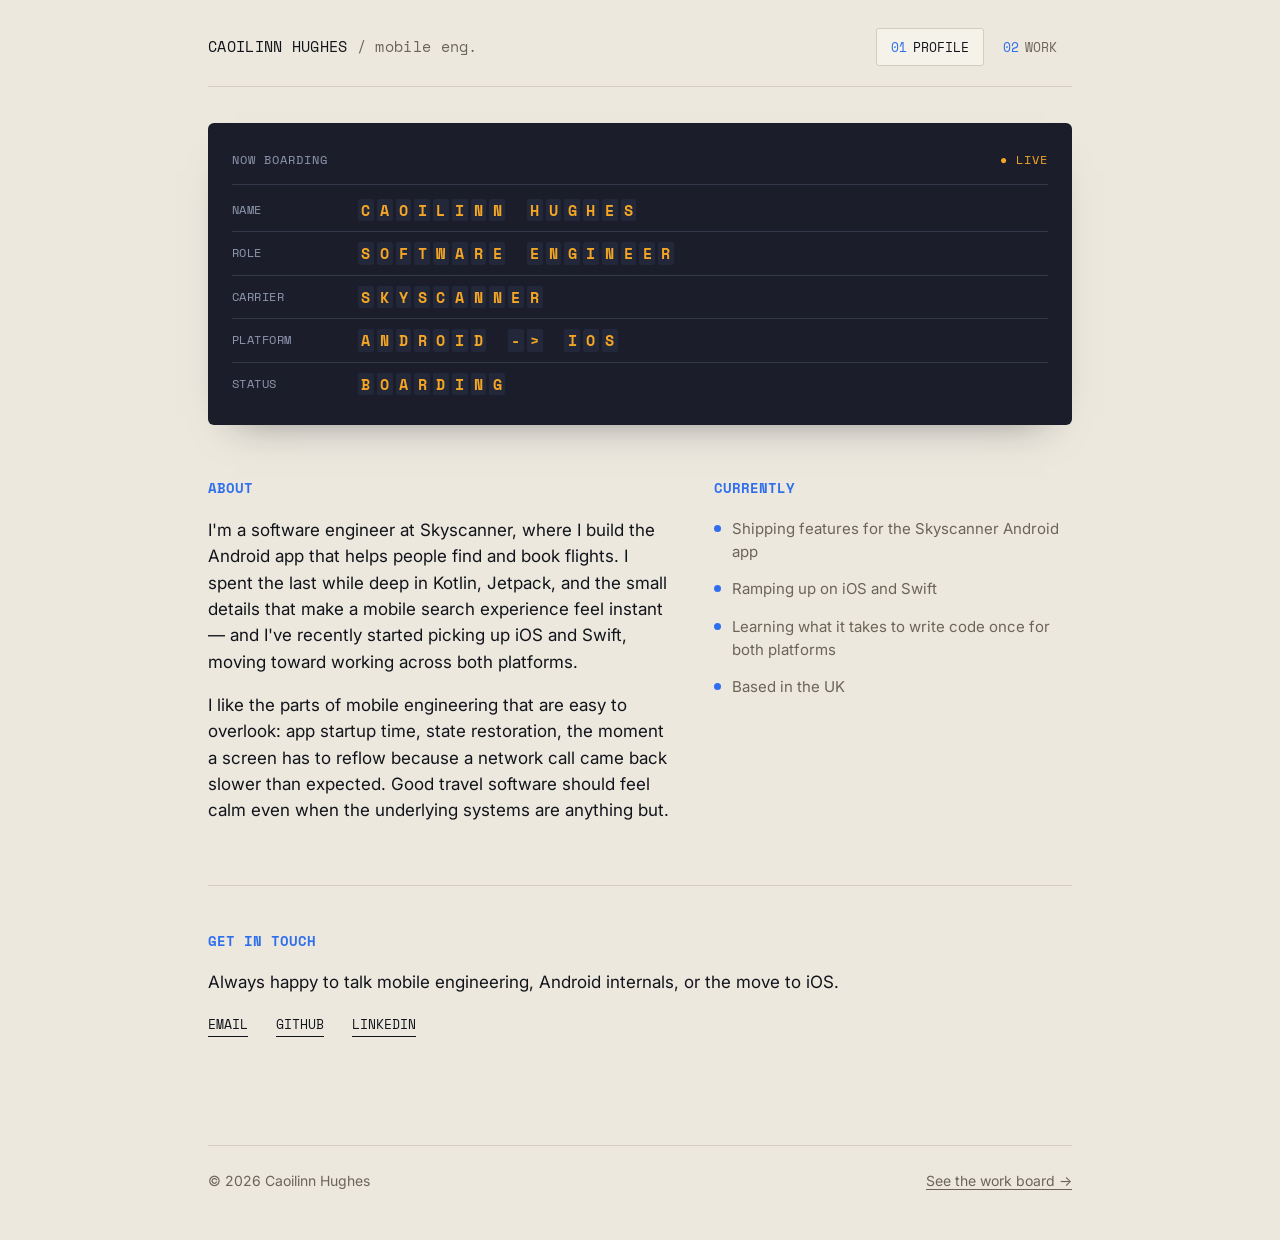
==== index.html @ 9b948edd "first pages" ====
<!DOCTYPE html>
<html lang="en">
<head>
<meta charset="UTF-8">
<meta name="viewport" content="width=device-width, initial-scale=1.0">
<title>Caoilinn Hughes — Software Engineer</title>
<meta name="description" content="Caoilinn Hughes, software engineer at Skyscanner working on Android and iOS.">
<link rel="preconnect" href="https://fonts.googleapis.com">
<link rel="preconnect" href="https://fonts.gstatic.com" crossorigin>
<link href="https://fonts.googleapis.com/css2?family=Inter:wght@400;500;600;700&family=Space+Mono:wght@400;700&display=swap" rel="stylesheet">
<link rel="stylesheet" href="styles.css">
</head>
<body>

<div class="shell">
  <header class="topbar">
    <a class="mark" href="index.html">CAOILINN HUGHES<span> / mobile eng.</span></a>
    <nav aria-label="Primary">
      <ul class="gates">
        <li><a href="index.html" aria-current="page"><span class="gate-no">01</span>PROFILE</a></li>
        <li><a href="work.html"><span class="gate-no">02</span>WORK</a></li>
      </ul>
    </nav>
  </header>

  <main>
    <div class="board" role="img" aria-label="Departure board: Caoilinn Hughes, Software Engineer, Skyscanner, Android to iOS, status boarding">
      <div class="board-head">
        <span>NOW BOARDING</span>
        <span class="blink">● LIVE</span>
      </div>
      <div class="flap-row">
        <span class="flap-label">NAME</span>
        <span class="flap-value" data-flap="CAOILINN HUGHES"></span>
      </div>
      <div class="flap-row">
        <span class="flap-label">ROLE</span>
        <span class="flap-value" data-flap="SOFTWARE ENGINEER"></span>
      </div>
      <div class="flap-row">
        <span class="flap-label">CARRIER</span>
        <span class="flap-value" data-flap="SKYSCANNER"></span>
      </div>
      <div class="flap-row">
        <span class="flap-label">PLATFORM</span>
        <span class="flap-value" data-flap="ANDROID -&gt; IOS"></span>
      </div>
      <div class="flap-row">
        <span class="flap-label">STATUS</span>
        <span class="flap-value" data-flap="BOARDING"></span>
      </div>
    </div>

    <section class="block two-col">
      <div>
        <h2>ABOUT</h2>
        <p>
          I'm a software engineer at Skyscanner, where I build the Android app
          that helps people find and book flights. I spent the last while deep
          in Kotlin, Jetpack, and the small details that make a mobile search
          experience feel instant — and I've recently started picking up iOS
          and Swift, moving toward working across both platforms.
        </p>
        <p>
          I like the parts of mobile engineering that are easy to overlook:
          app startup time, state restoration, the moment a screen has to
          reflow because a network call came back slower than expected. Good
          travel software should feel calm even when the underlying systems
          are anything but.
        </p>
      </div>
      <div>
        <h2>CURRENTLY</h2>
        <ul class="now-list">
          <li>Shipping features for the Skyscanner Android app</li>
          <li>Ramping up on iOS and Swift</li>
          <li>Learning what it takes to write code once for both platforms</li>
          <li>Based in the UK</li>
        </ul>
      </div>
    </section>

    <section class="block">
      <h2>GET IN TOUCH</h2>
      <p style="margin-bottom: 18px;">Always happy to talk mobile engineering, Android internals, or the move to iOS.</p>
      <div class="contact-strip">
        <a href="mailto:caoilinn.hughes@example.com">EMAIL</a>
        <a href="https://github.com/" target="_blank" rel="noopener">GITHUB</a>
        <a href="https://www.linkedin.com/" target="_blank" rel="noopener">LINKEDIN</a>
      </div>
    </section>
  </main>

  <footer class="sitefoot">
    <span>© 2026 Caoilinn Hughes</span>
    <a href="work.html">See the work board →</a>
  </footer>
</div>

<script src="script.js"></script>
</body>
</html>
---- styles.css ----
/* ============================================================
   Caoilinn Hughes — profile site
   Design concept: an airport departures board.
   Software that ships to a gate, a platform, a destination —
   fitting language for a mobile engineer moving Android → iOS.
   ============================================================ */

:root {
  --ink: #12141c;
  --paper: #ece8de;
  --paper-raised: #f5f2ea;
  --board: #1b1e2a;
  --board-line: #33384a;
  --flap-amber: #f5a623;
  --signal-blue: #2f6fed;
  --line: #d3cdbd;
  --muted: #6b6558;
  --muted-on-board: #9098b0;

  --font-board: "Space Mono", "JetBrains Mono", ui-monospace, monospace;
  --font-body: "Inter", "Helvetica Neue", Arial, sans-serif;

  --measure: 62ch;
}

* { box-sizing: border-box; }

html { scroll-behavior: smooth; }

@media (prefers-reduced-motion: reduce) {
  html { scroll-behavior: auto; }
  * { animation-duration: 0.001ms !important; animation-iteration-count: 1 !important; transition-duration: 0.001ms !important; }
}

body {
  margin: 0;
  background: var(--paper);
  color: var(--ink);
  font-family: var(--font-body);
  font-size: 17px;
  line-height: 1.55;
  -webkit-font-smoothing: antialiased;
}

a { color: inherit; }

img { max-width: 100%; }

::selection { background: var(--flap-amber); color: var(--ink); }

:focus-visible {
  outline: 2px solid var(--signal-blue);
  outline-offset: 3px;
  border-radius: 2px;
}

/* ---------- shell / nav ---------- */

.shell {
  max-width: 920px;
  margin: 0 auto;
  padding: 0 28px;
}

.topbar {
  display: flex;
  align-items: center;
  justify-content: space-between;
  padding: 28px 0 20px;
  border-bottom: 1px solid var(--line);
}

.mark {
  font-family: var(--font-board);
  font-size: 15px;
  letter-spacing: 0.02em;
  text-decoration: none;
  color: var(--ink);
}

.mark span { color: var(--muted); }

.gates {
  display: flex;
  gap: 4px;
  list-style: none;
  margin: 0;
  padding: 0;
}

.gates a {
  display: block;
  font-family: var(--font-board);
  font-size: 13px;
  text-decoration: none;
  padding: 8px 14px;
  border-radius: 3px;
  color: var(--muted);
  border: 1px solid transparent;
}

.gates a:hover { color: var(--ink); }

.gates a[aria-current="page"] {
  color: var(--ink);
  border-color: var(--line);
  background: var(--paper-raised);
}

.gates .gate-no { color: var(--signal-blue); margin-right: 6px; }

footer.sitefoot {
  border-top: 1px solid var(--line);
  margin-top: 64px;
  padding: 24px 0 48px;
  color: var(--muted);
  font-size: 14px;
  display: flex;
  justify-content: space-between;
  flex-wrap: wrap;
  gap: 8px;
}

footer.sitefoot a { text-decoration: underline; text-underline-offset: 3px; }

/* ---------- departure board ---------- */

.board {
  background: var(--board);
  border-radius: 6px;
  padding: 28px 24px 20px;
  margin: 36px 0 8px;
  box-shadow: 0 1px 0 rgba(0,0,0,0.06) inset, 0 20px 40px -28px rgba(18,20,28,0.55);
}

.board-head {
  display: flex;
  justify-content: space-between;
  align-items: baseline;
  font-family: var(--font-board);
  color: var(--muted-on-board);
  font-size: 12px;
  letter-spacing: 0.08em;
  padding-bottom: 14px;
  border-bottom: 1px solid var(--board-line);
  margin-bottom: 4px;
}

.board-head .blink {
  color: var(--flap-amber);
  animation: blink 1.6s steps(1) infinite;
}

@keyframes blink { 50% { opacity: 0.25; } }

.flap-row {
  display: grid;
  grid-template-columns: 108px 1fr;
  align-items: center;
  gap: 18px;
  padding: 10px 0;
  border-bottom: 1px solid var(--board-line);
}

.flap-row:last-child { border-bottom: none; }

.flap-label {
  font-family: var(--font-board);
  font-size: 12px;
  color: var(--muted-on-board);
  letter-spacing: 0.04em;
}

.flap-value {
  display: flex;
  flex-wrap: wrap;
  gap: 3px;
}

.flap {
  font-family: var(--font-board);
  font-weight: 700;
  font-size: 15px;
  color: var(--flap-amber);
  background: #23273a;
  border-radius: 2px;
  min-width: 1.05em;
  text-align: center;
  padding: 3px 2px;
  line-height: 1.1;
}

.flap.is-space { background: transparent; }

@media (max-width: 620px) {
  .board { padding: 22px 16px 16px; }
  .flap-row { grid-template-columns: 1fr; gap: 4px; }
  .flap { font-size: 13px; }
}

/* ---------- prose sections ---------- */

section.block {
  padding: 44px 0;
  border-bottom: 1px solid var(--line);
}

section.block:last-of-type { border-bottom: none; }

.block h2 {
  font-family: var(--font-board);
  font-size: 14px;
  font-weight: 700;
  color: var(--signal-blue);
  margin: 0 0 18px;
}

.block p, .block li {
  max-width: var(--measure);
  color: var(--ink);
}

.block p + p { margin-top: 14px; }

.two-col {
  display: grid;
  grid-template-columns: 1.3fr 1fr;
  gap: 40px;
}

@media (max-width: 700px) {
  .two-col { grid-template-columns: 1fr; gap: 28px; }
}

.now-list {
  list-style: none;
  margin: 0;
  padding: 0;
  display: flex;
  flex-direction: column;
  gap: 14px;
}

.now-list li {
  padding-left: 18px;
  position: relative;
  font-size: 15px;
  color: var(--muted);
}

.now-list li::before {
  content: "";
  position: absolute;
  left: 0;
  top: 8px;
  width: 7px;
  height: 7px;
  background: var(--signal-blue);
  border-radius: 50%;
}

.contact-strip {
  display: flex;
  flex-wrap: wrap;
  gap: 12px 28px;
}

.contact-strip a {
  font-family: var(--font-board);
  font-size: 13px;
  text-decoration: none;
  padding-bottom: 2px;
  border-bottom: 1px solid var(--ink);
}

.contact-strip a:hover { border-color: var(--signal-blue); color: var(--signal-blue); }

/* ---------- schedule (work page) ---------- */

.schedule {
  border-top: 1px solid var(--line);
  margin-top: 8px;
}

.schedule-row {
  display: grid;
  grid-template-columns: 90px 1fr 150px 130px;
  gap: 16px;
  align-items: start;
  padding: 22px 0;
  border-bottom: 1px solid var(--line);
}

.schedule-row .gate {
  font-family: var(--font-board);
  font-size: 13px;
  color: var(--signal-blue);
}

.schedule-row .dest h3 {
  margin: 0 0 6px;
  font-size: 17px;
  font-weight: 600;
}

.schedule-row .dest p {
  margin: 0;
  color: var(--muted);
  font-size: 15px;
  max-width: 52ch;
}

.schedule-row .when {
  font-family: var(--font-board);
  font-size: 13px;
  color: var(--muted);
}

.status-pill {
  font-family: var(--font-board);
  font-size: 12px;
  letter-spacing: 0.03em;
  padding: 4px 10px;
  border-radius: 20px;
  justify-self: start;
  white-space: nowrap;
}

.status-pill.active {
  background: rgba(47,111,237,0.12);
  color: var(--signal-blue);
}

.status-pill.landed {
  background: rgba(107,101,88,0.12);
  color: var(--muted);
}

@media (max-width: 720px) {
  .schedule-row {
    grid-template-columns: 1fr;
    gap: 6px;
  }
  .schedule-row .gate { order: -1; }
}

.page-intro {
  padding-top: 36px;
}

.page-intro h1 {
  font-family: var(--font-board);
  font-size: 22px;
  margin: 0 0 10px;
}

.page-intro p {
  max-width: var(--measure);
  color: var(--muted);
}
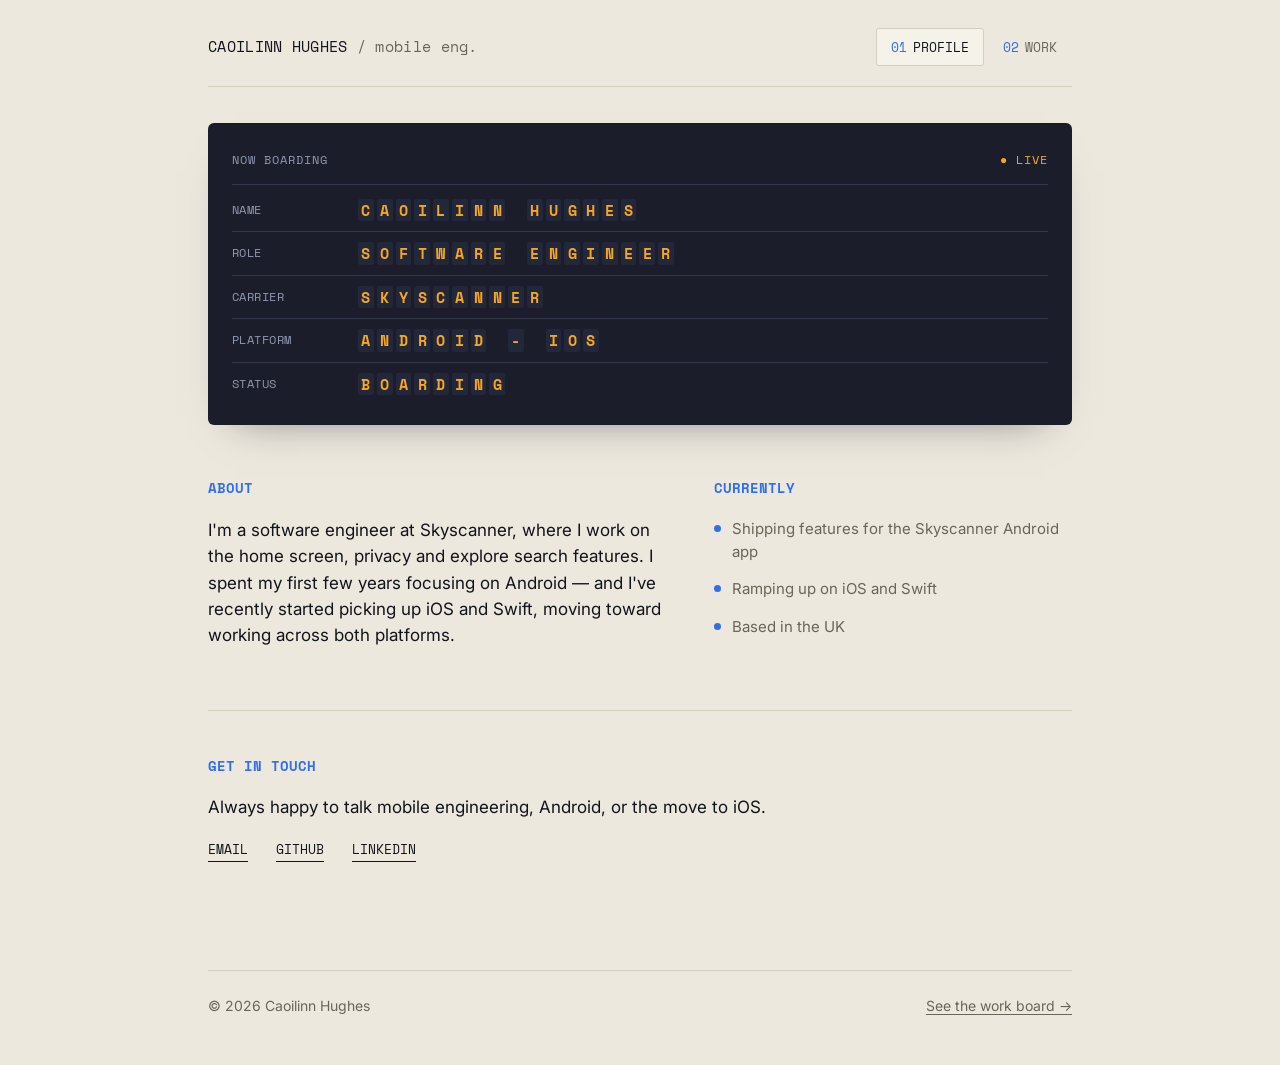
==== commit 41420b85: "Small changes to main page" ====
--- a/index.html
+++ b/index.html
@@ -43,7 +43,7 @@
       </div>
       <div class="flap-row">
         <span class="flap-label">PLATFORM</span>
-        <span class="flap-value" data-flap="ANDROID -&gt; IOS"></span>
+        <span class="flap-value" data-flap="ANDROID - IOS"></span>
       </div>
       <div class="flap-row">
         <span class="flap-label">STATUS</span>
@@ -55,18 +55,8 @@
       <div>
         <h2>ABOUT</h2>
         <p>
-          I'm a software engineer at Skyscanner, where I build the Android app
-          that helps people find and book flights. I spent the last while deep
-          in Kotlin, Jetpack, and the small details that make a mobile search
-          experience feel instant — and I've recently started picking up iOS
+          I'm a software engineer at Skyscanner, where I work on the home screen, privacy and explore search features. I spent my first few years focusing on Android — and I've recently started picking up iOS
           and Swift, moving toward working across both platforms.
-        </p>
-        <p>
-          I like the parts of mobile engineering that are easy to overlook:
-          app startup time, state restoration, the moment a screen has to
-          reflow because a network call came back slower than expected. Good
-          travel software should feel calm even when the underlying systems
-          are anything but.
         </p>
       </div>
       <div>
@@ -74,7 +64,6 @@
         <ul class="now-list">
           <li>Shipping features for the Skyscanner Android app</li>
           <li>Ramping up on iOS and Swift</li>
-          <li>Learning what it takes to write code once for both platforms</li>
           <li>Based in the UK</li>
         </ul>
       </div>
@@ -82,11 +71,11 @@
 
     <section class="block">
       <h2>GET IN TOUCH</h2>
-      <p style="margin-bottom: 18px;">Always happy to talk mobile engineering, Android internals, or the move to iOS.</p>
+      <p style="margin-bottom: 18px;">Always happy to talk mobile engineering, Android, or the move to iOS.</p>
       <div class="contact-strip">
-        <a href="mailto:caoilinn.hughes@example.com">EMAIL</a>
-        <a href="https://github.com/" target="_blank" rel="noopener">GITHUB</a>
-        <a href="https://www.linkedin.com/" target="_blank" rel="noopener">LINKEDIN</a>
+        <a href="mailto:caoilinn.hughes@eoutlook.com">EMAIL</a>
+        <a href="https://github.com/Caoilinn" target="_blank" rel="noopener">GITHUB</a>
+        <a href="https://www.linkedin.com/in/caoilinn-hughes/" target="_blank" rel="noopener">LINKEDIN</a>
       </div>
     </section>
   </main>
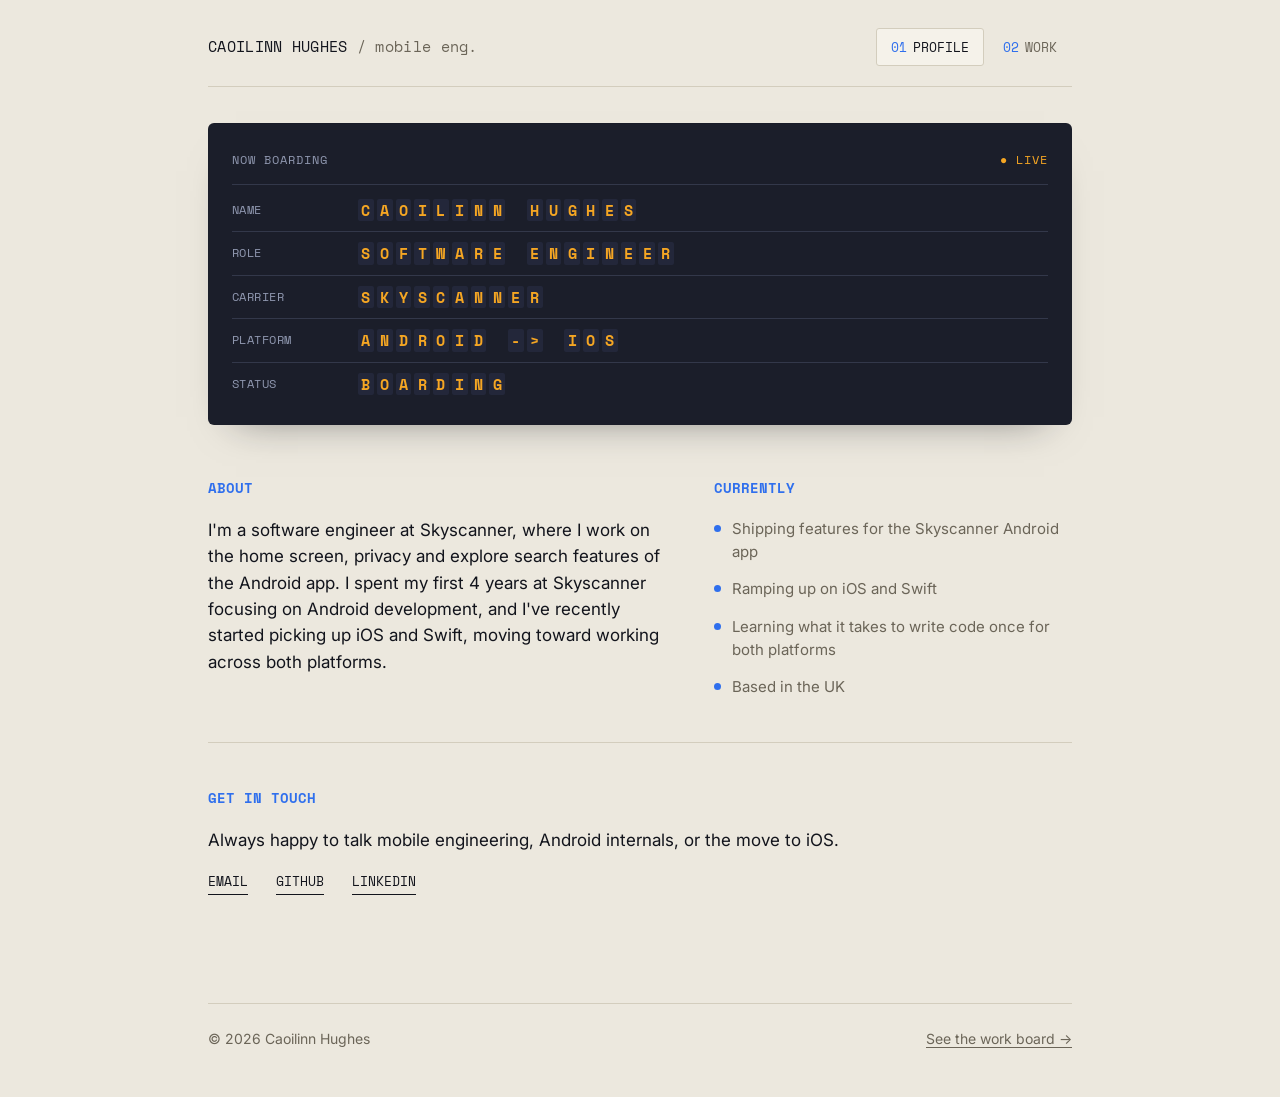
==== commit 4a5e5603: "Updated index" ====
--- a/index.html
+++ b/index.html
@@ -43,7 +43,7 @@
       </div>
       <div class="flap-row">
         <span class="flap-label">PLATFORM</span>
-        <span class="flap-value" data-flap="ANDROID - IOS"></span>
+        <span class="flap-value" data-flap="ANDROID -&gt; IOS"></span>
       </div>
       <div class="flap-row">
         <span class="flap-label">STATUS</span>
@@ -55,7 +55,7 @@
       <div>
         <h2>ABOUT</h2>
         <p>
-          I'm a software engineer at Skyscanner, where I work on the home screen, privacy and explore search features. I spent my first few years focusing on Android — and I've recently started picking up iOS
+          I'm a software engineer at Skyscanner, where I work on the home screen, privacy and explore search features of the Android app. I spent my first 4 years at Skyscanner focusing on Android development, and I've recently started picking up iOS
           and Swift, moving toward working across both platforms.
         </p>
       </div>
@@ -64,6 +64,7 @@
         <ul class="now-list">
           <li>Shipping features for the Skyscanner Android app</li>
           <li>Ramping up on iOS and Swift</li>
+          <li>Learning what it takes to write code once for both platforms</li>
           <li>Based in the UK</li>
         </ul>
       </div>
@@ -71,11 +72,11 @@
 
     <section class="block">
       <h2>GET IN TOUCH</h2>
-      <p style="margin-bottom: 18px;">Always happy to talk mobile engineering, Android, or the move to iOS.</p>
+      <p style="margin-bottom: 18px;">Always happy to talk mobile engineering, Android internals, or the move to iOS.</p>
       <div class="contact-strip">
-        <a href="mailto:caoilinn.hughes@eoutlook.com">EMAIL</a>
+        <a href="mailto:caoilinn.hughes@outlook.com">EMAIL</a>
         <a href="https://github.com/Caoilinn" target="_blank" rel="noopener">GITHUB</a>
-        <a href="https://www.linkedin.com/in/caoilinn-hughes/" target="_blank" rel="noopener">LINKEDIN</a>
+        <a href="https://www.linkedin.com/caoilinn-hughes" target="_blank" rel="noopener">LINKEDIN</a>
       </div>
     </section>
   </main>
--- a/styles.css
+++ b/styles.css
@@ -310,6 +310,29 @@
   max-width: 52ch;
 }
 
+.schedule-row .dest ul {
+  margin: 8px 0 0;
+  padding-left: 18px;
+  max-width: 54ch;
+  color: var(--muted);
+  font-size: 14.5px;
+}
+
+.schedule-row .dest ul li { margin-bottom: 5px; }
+
+.skill-group + .skill-group { margin-top: 16px; }
+
+.skill-group h3 {
+  font-family: var(--font-board);
+  font-size: 12px;
+  letter-spacing: 0.04em;
+  color: var(--muted);
+  margin: 0 0 6px;
+  font-weight: 400;
+}
+
+.skill-group p { margin: 0; }
+
 .schedule-row .when {
   font-family: var(--font-board);
   font-size: 13px;
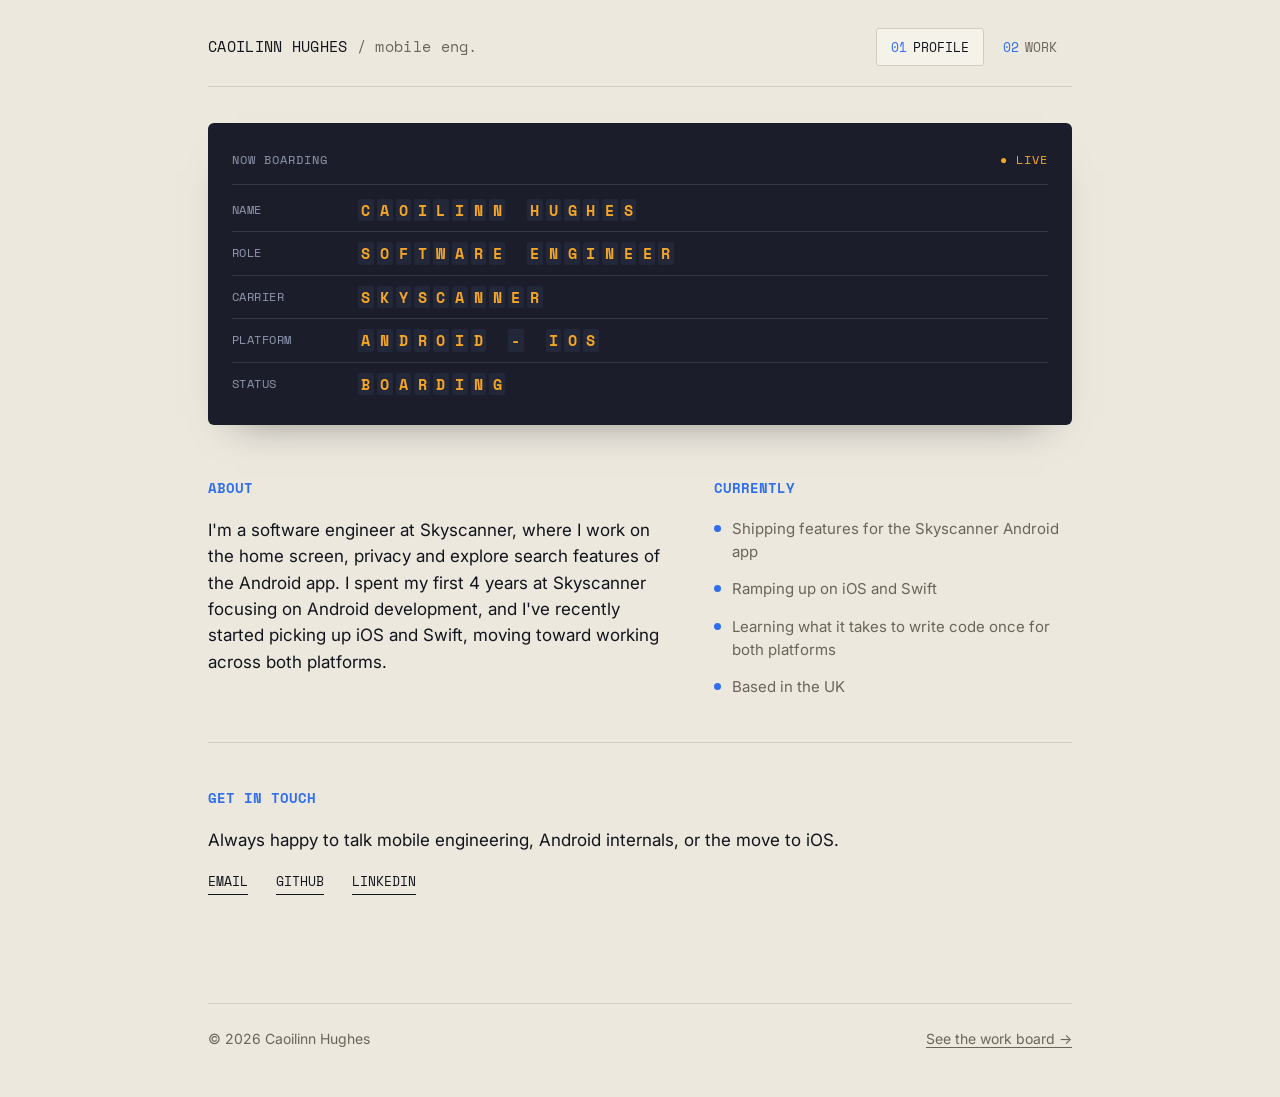
==== commit b312e6ea: "small edit" ====
--- a/index.html
+++ b/index.html
@@ -43,7 +43,7 @@
       </div>
       <div class="flap-row">
         <span class="flap-label">PLATFORM</span>
-        <span class="flap-value" data-flap="ANDROID -&gt; IOS"></span>
+        <span class="flap-value" data-flap="ANDROID - IOS"></span>
       </div>
       <div class="flap-row">
         <span class="flap-label">STATUS</span>
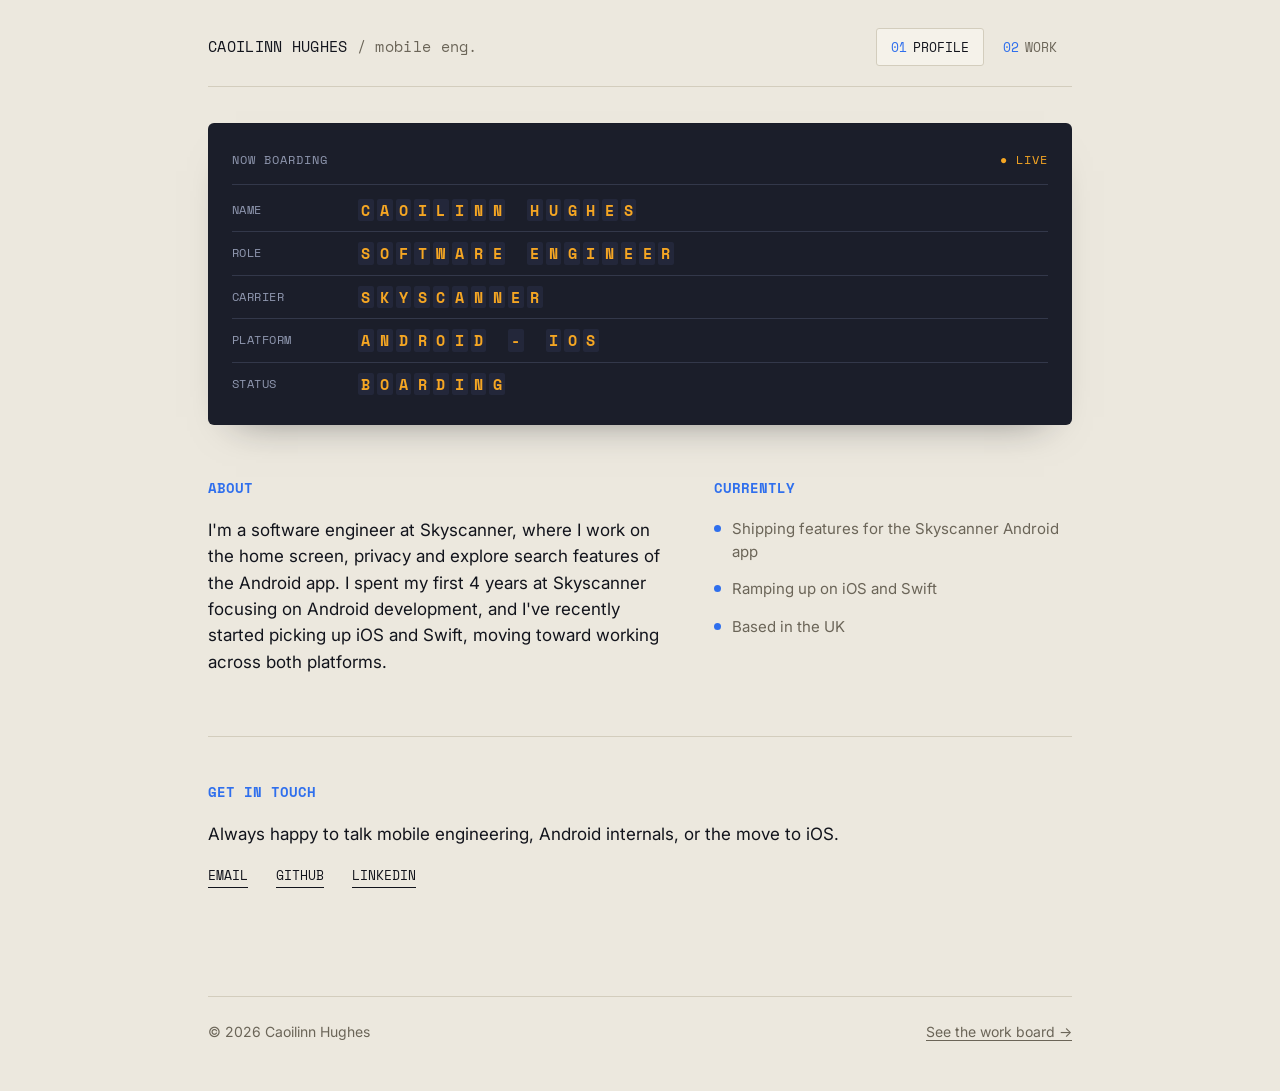
==== commit b9b162dc: "small edit 2" ====
--- a/index.html
+++ b/index.html
@@ -64,7 +64,6 @@
         <ul class="now-list">
           <li>Shipping features for the Skyscanner Android app</li>
           <li>Ramping up on iOS and Swift</li>
-          <li>Learning what it takes to write code once for both platforms</li>
           <li>Based in the UK</li>
         </ul>
       </div>
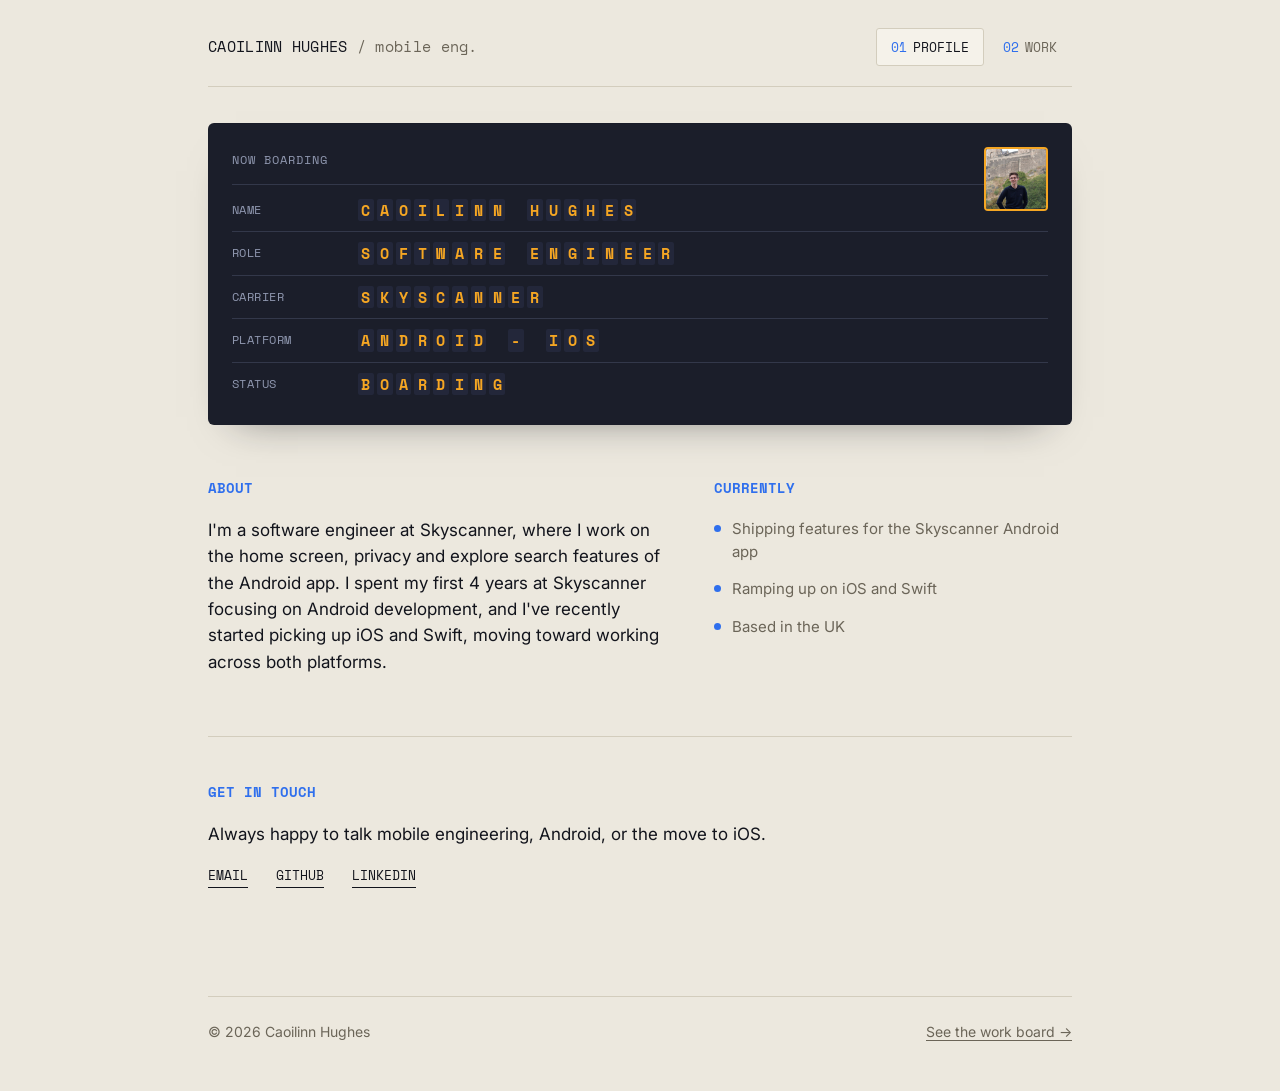
==== commit 76f6090a: "add image" ====
--- a/index.html
+++ b/index.html
@@ -25,6 +25,7 @@
 
   <main>
     <div class="board" role="img" aria-label="Departure board: Caoilinn Hughes, Software Engineer, Skyscanner, Android to iOS, status boarding">
+        <img class="board-photo" src="profile.jpeg" alt="Caoilinn Hughes">   <!-- ← add this line -->
       <div class="board-head">
         <span>NOW BOARDING</span>
         <span class="blink">● LIVE</span>
@@ -71,11 +72,11 @@
 
     <section class="block">
       <h2>GET IN TOUCH</h2>
-      <p style="margin-bottom: 18px;">Always happy to talk mobile engineering, Android internals, or the move to iOS.</p>
+      <p style="margin-bottom: 18px;">Always happy to talk mobile engineering, Android, or the move to iOS.</p>
       <div class="contact-strip">
         <a href="mailto:caoilinn.hughes@outlook.com">EMAIL</a>
         <a href="https://github.com/Caoilinn" target="_blank" rel="noopener">GITHUB</a>
-        <a href="https://www.linkedin.com/caoilinn-hughes" target="_blank" rel="noopener">LINKEDIN</a>
+        <a href="linkedin.com/in/caoilinn-hughes" target="_blank" rel="noopener">LINKEDIN</a>
       </div>
     </section>
   </main>
--- a/styles.css
+++ b/styles.css
@@ -126,11 +126,28 @@
 /* ---------- departure board ---------- */
 
 .board {
+  position: relative; 
   background: var(--board);
   border-radius: 6px;
   padding: 28px 24px 20px;
   margin: 36px 0 8px;
   box-shadow: 0 1px 0 rgba(0,0,0,0.06) inset, 0 20px 40px -28px rgba(18,20,28,0.55);
+}
+
+.board-photo {
+  position: absolute;
+  top: 24px;
+  right: 24px;
+  width: 64px;
+  height: 64px;
+  object-fit: cover;
+  border-radius: 4px;
+  border: 2px solid var(--flap-amber);
+  background: var(--board-line);
+}
+
+@media (max-width: 620px) {
+  .board-photo { width: 44px; height: 44px; top: 16px; right: 16px; }
 }
 
 .board-head {
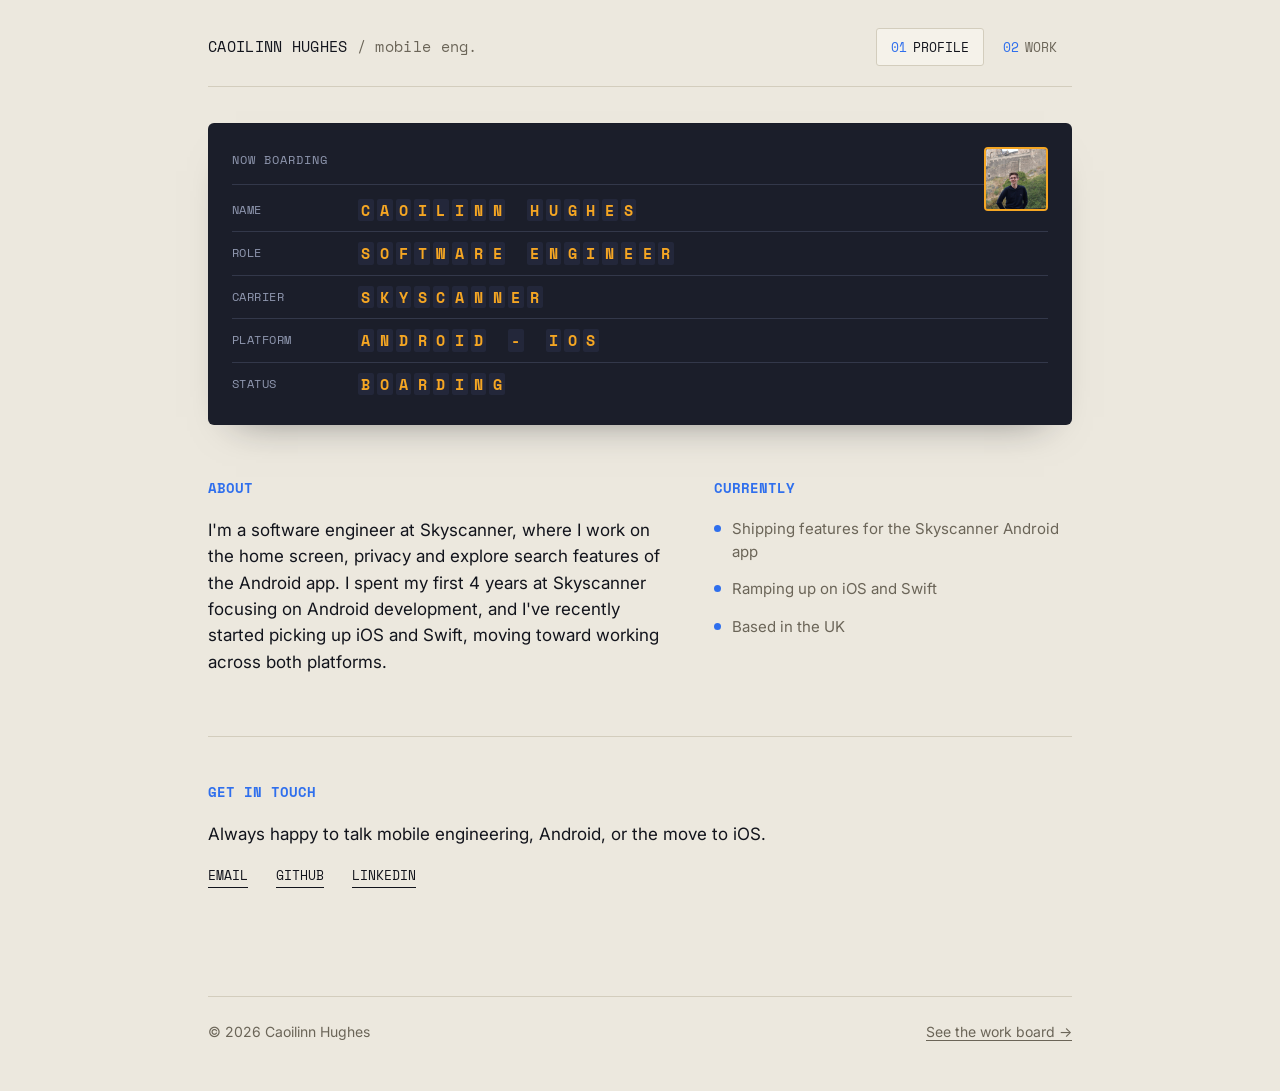
==== commit 45b439a4: "image fixes" ====
--- a/index.html
+++ b/index.html
@@ -76,7 +76,7 @@
       <div class="contact-strip">
         <a href="mailto:caoilinn.hughes@outlook.com">EMAIL</a>
         <a href="https://github.com/Caoilinn" target="_blank" rel="noopener">GITHUB</a>
-        <a href="linkedin.com/in/caoilinn-hughes" target="_blank" rel="noopener">LINKEDIN</a>
+        <a href="https://www.linkedin.com/in/caoilinn-hughes" target="_blank" rel="noopener">LINKEDIN</a>
       </div>
     </section>
   </main>
--- a/styles.css
+++ b/styles.css
@@ -144,6 +144,7 @@
   border-radius: 4px;
   border: 2px solid var(--flap-amber);
   background: var(--board-line);
+  object-position: top center;
 }
 
 @media (max-width: 620px) {
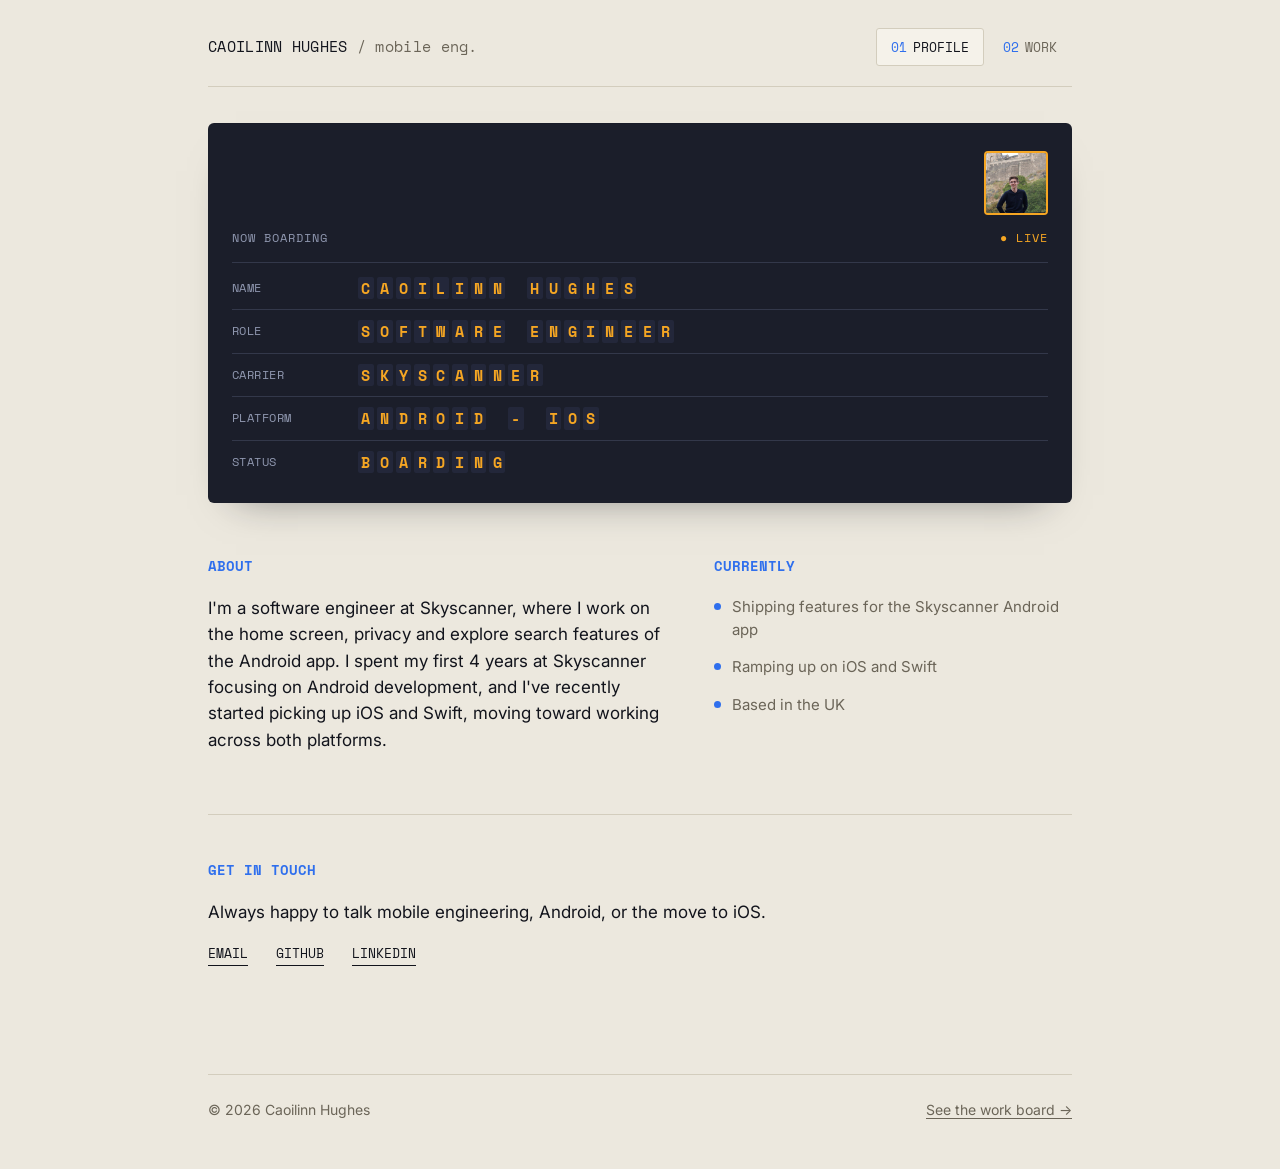
==== commit 5f0a4491: "image fixes" ====
--- a/index.html
+++ b/index.html
@@ -25,7 +25,9 @@
 
   <main>
     <div class="board" role="img" aria-label="Departure board: Caoilinn Hughes, Software Engineer, Skyscanner, Android to iOS, status boarding">
-        <img class="board-photo" src="profile.jpeg" alt="Caoilinn Hughes">   <!-- ← add this line -->
+        <div class="board-id">
+            <img class="board-photo" src="profile.jpeg" alt="Caoilinn Hughes">
+  </div>
       <div class="board-head">
         <span>NOW BOARDING</span>
         <span class="blink">● LIVE</span>
--- a/styles.css
+++ b/styles.css
@@ -134,21 +134,24 @@
   box-shadow: 0 1px 0 rgba(0,0,0,0.06) inset, 0 20px 40px -28px rgba(18,20,28,0.55);
 }
 
+.board-id {
+  display: flex;
+  justify-content: flex-end;
+  margin-bottom: 14px;
+}
+
 .board-photo {
-  position: absolute;
-  top: 24px;
-  right: 24px;
   width: 64px;
   height: 64px;
   object-fit: cover;
+  object-position: top center;
   border-radius: 4px;
   border: 2px solid var(--flap-amber);
   background: var(--board-line);
-  object-position: top center;
 }
 
 @media (max-width: 620px) {
-  .board-photo { width: 44px; height: 44px; top: 16px; right: 16px; }
+  .board-photo { width: 44px; height: 44px; }
 }
 
 .board-head {
